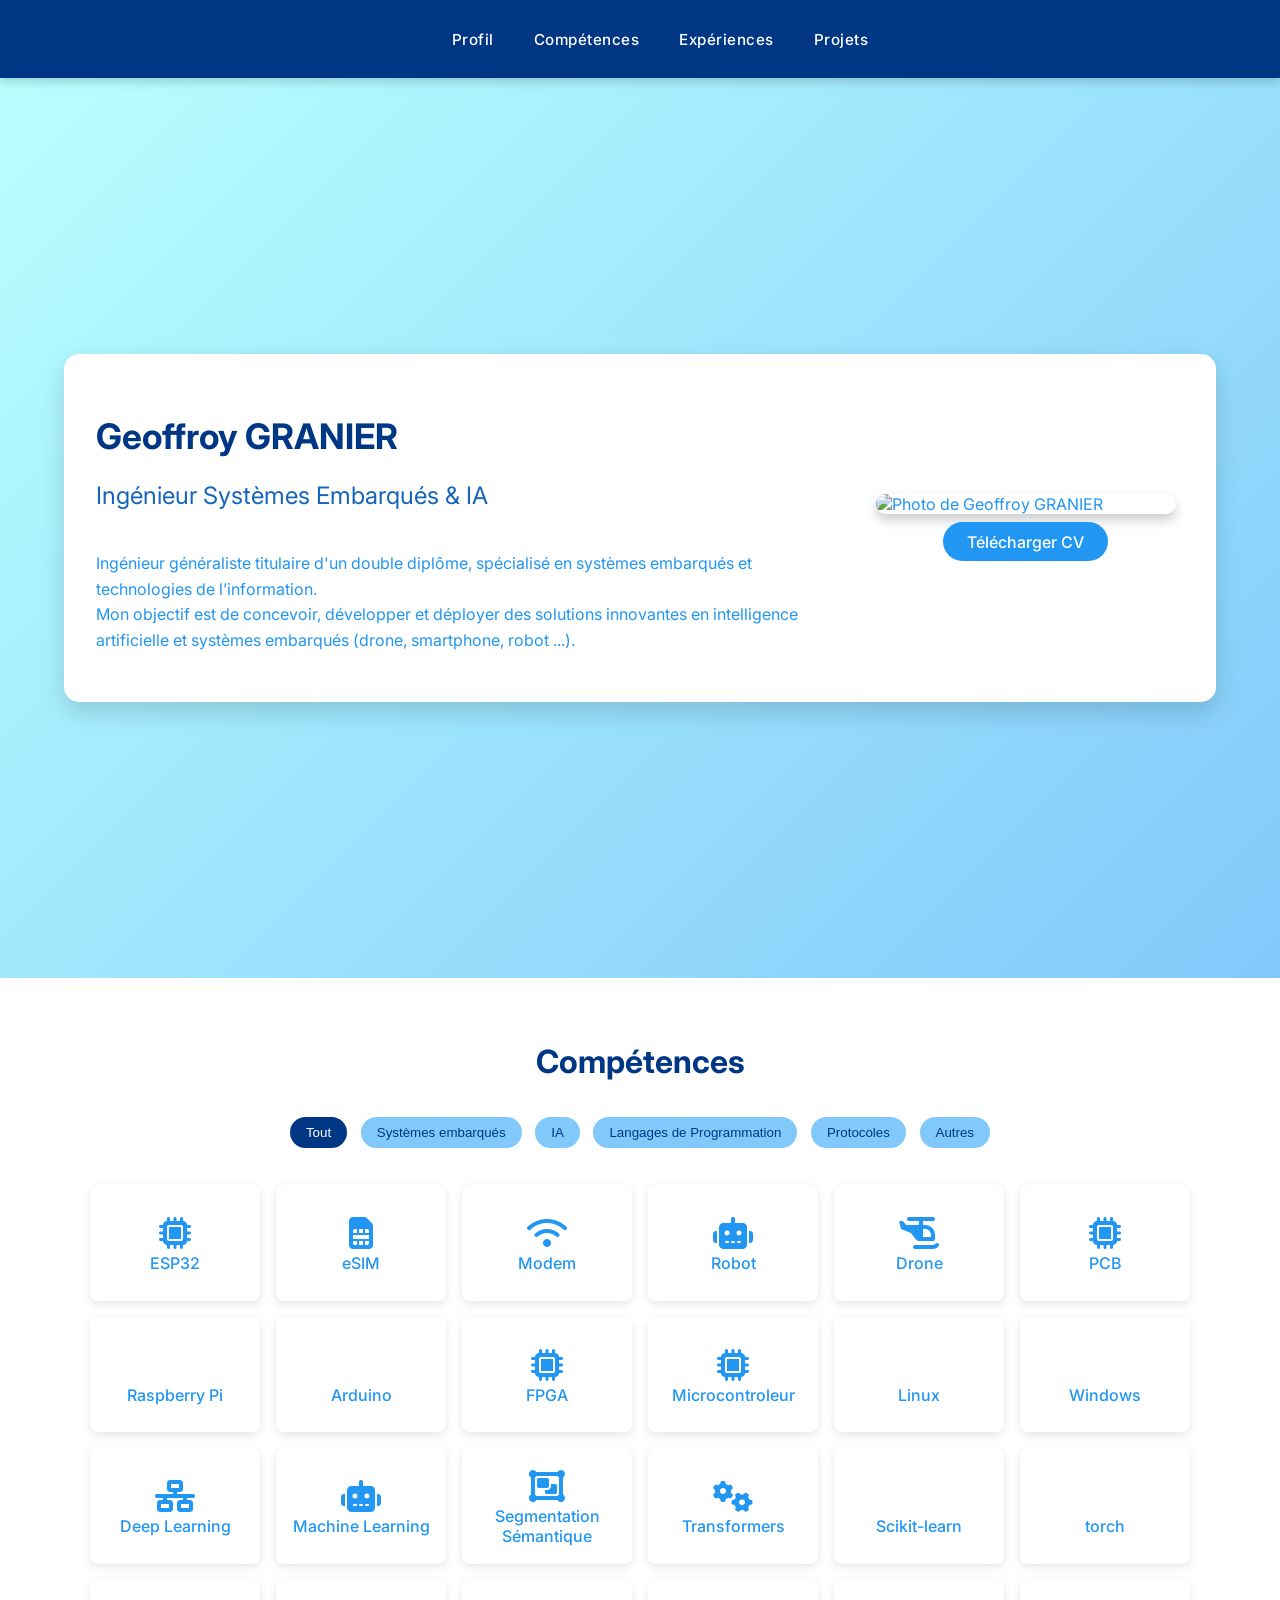
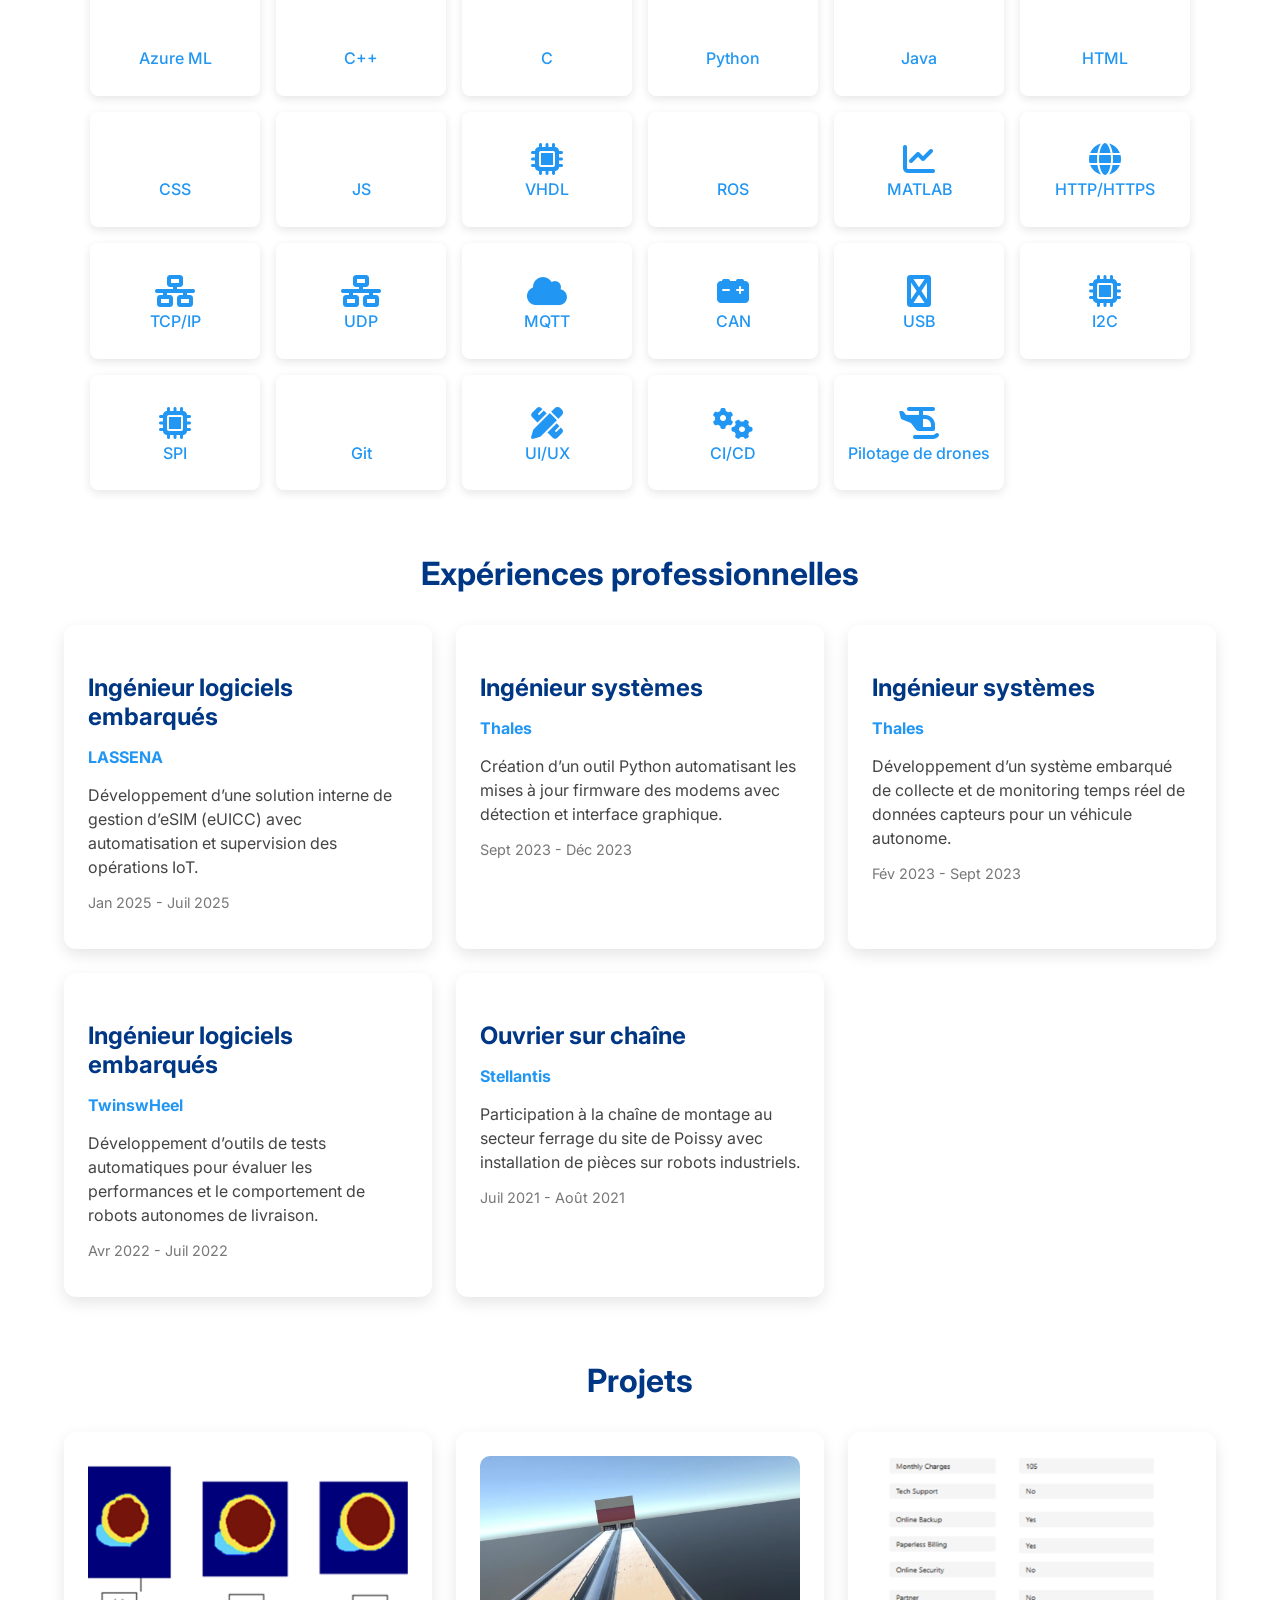
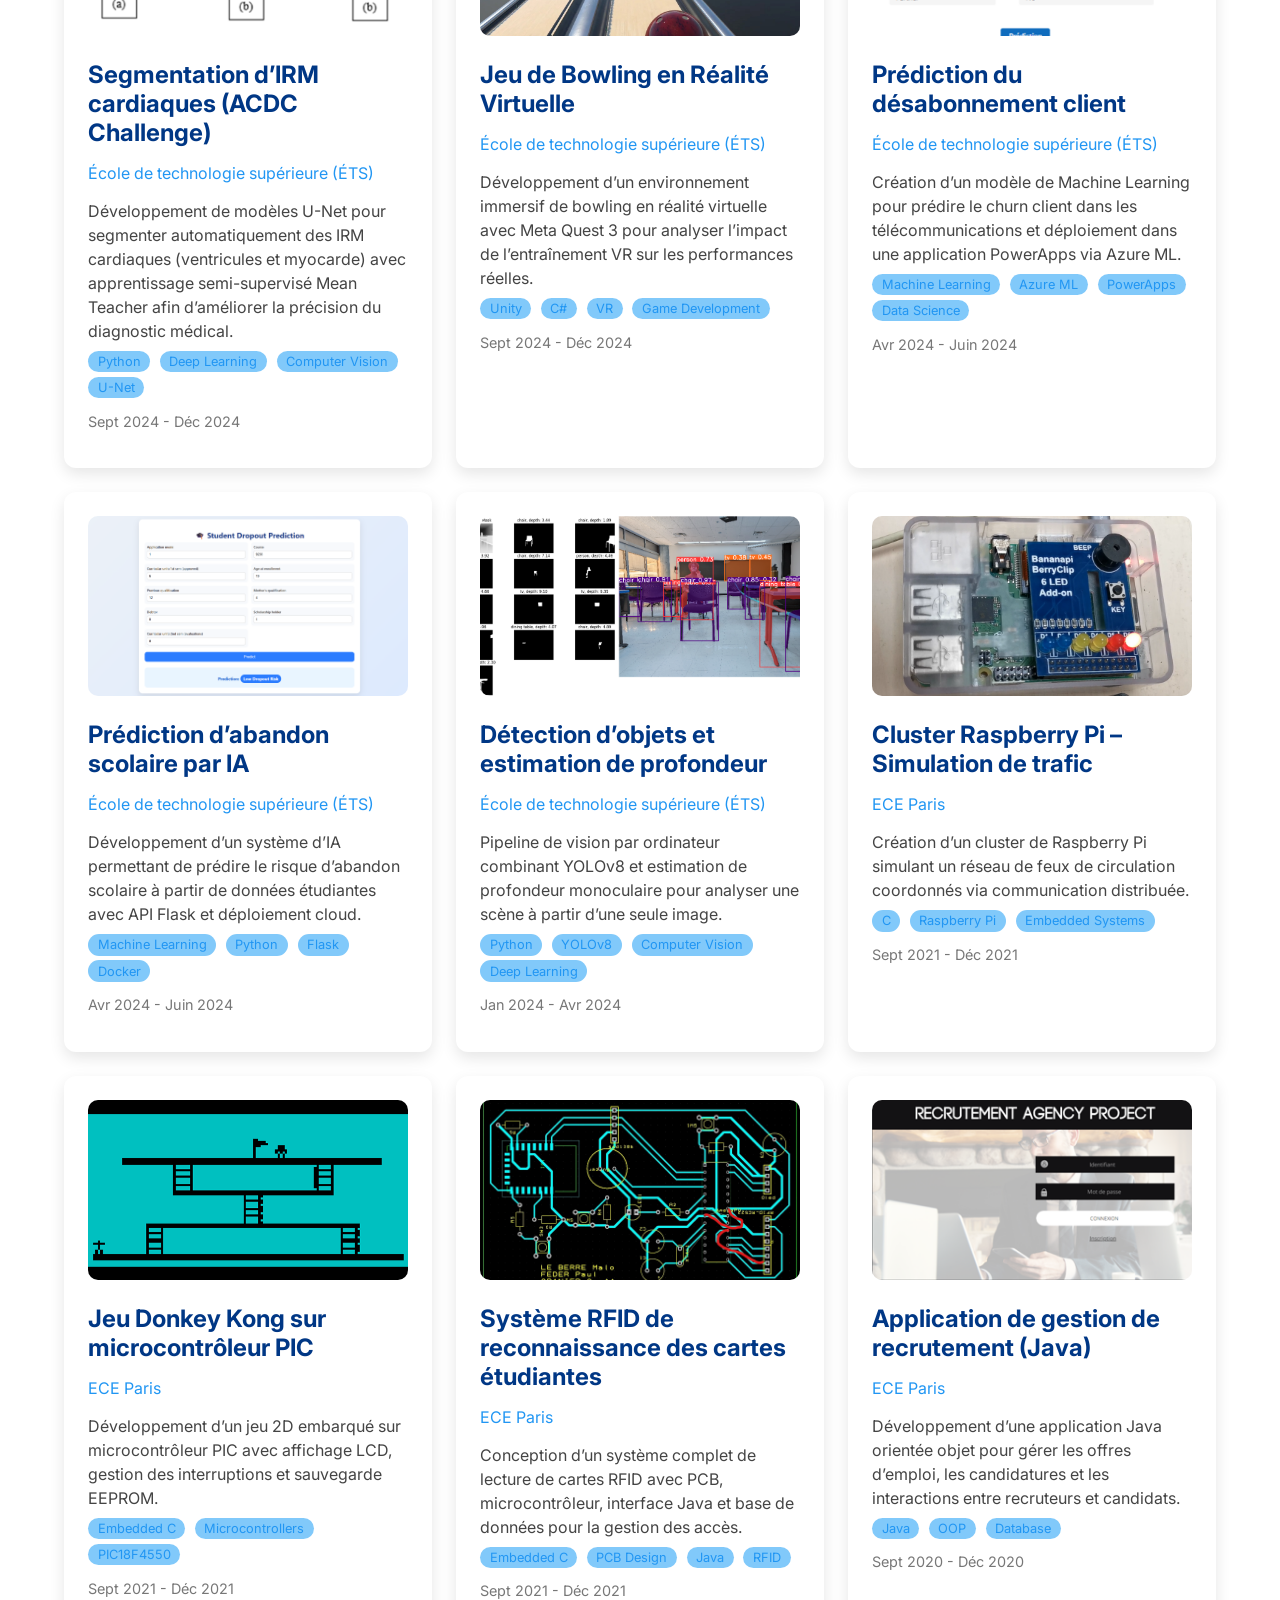
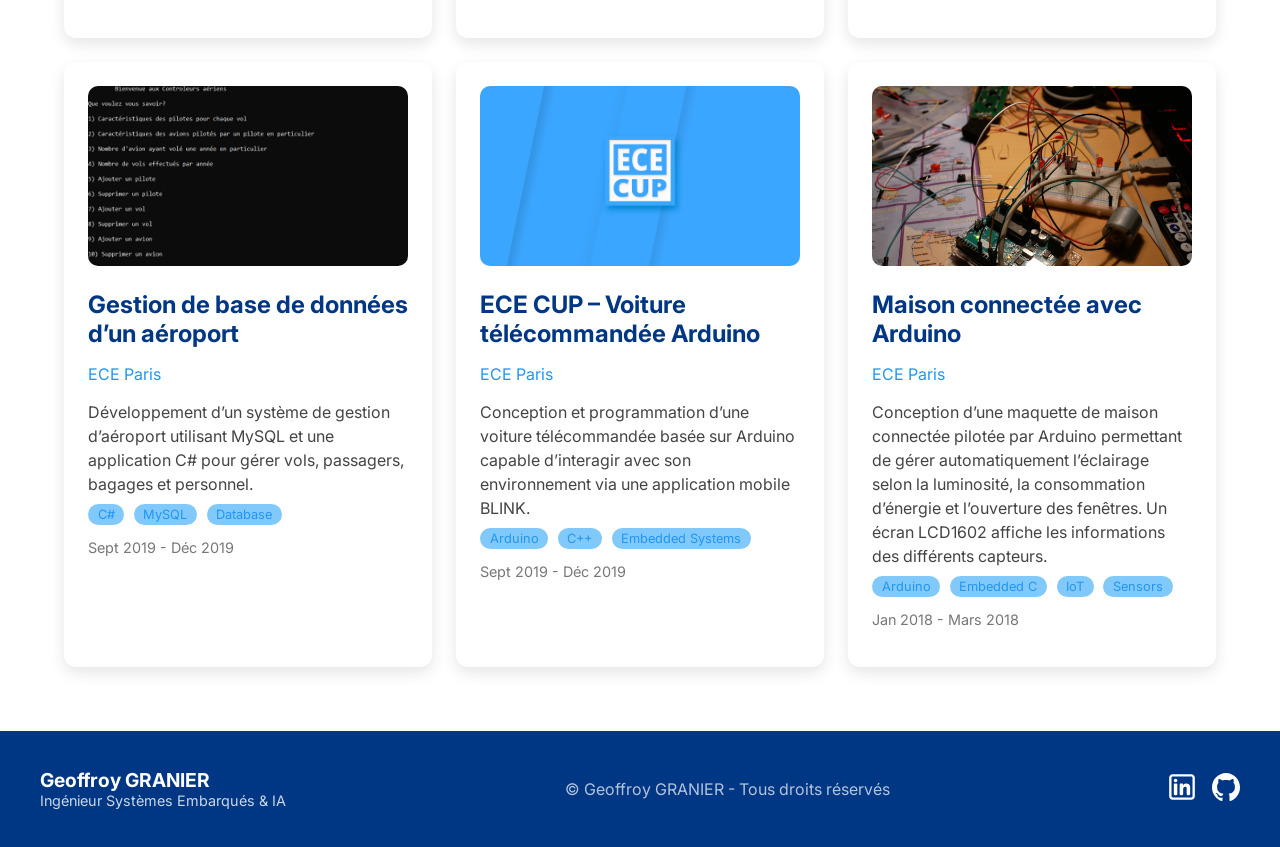
==== index.html @ 59ab2b83 "Init commit" ====
<!-- app/templates/base.html -->
<!DOCTYPE html>
<html lang="fr">
<head>
    <meta charset="UTF-8">
    <meta name="viewport" content="width=device-width, initial-scale=1.0">
    <link rel="icon" href="./app/static/images/favicon.ico" type="image/x-icon">
    <title>Portfolio - Geoffroy GRANIER</title>
    <!-- CSS global -->
    <link href="https://fonts.googleapis.com/css2?family=Inter:wght@300;400;600;700&display=swap" rel="stylesheet">
    <link rel="stylesheet" href="https://cdn.jsdelivr.net/gh/devicons/devicon@latest/devicon.min.css">
    <link rel="stylesheet" href="https://cdnjs.cloudflare.com/ajax/libs/font-awesome/6.5.0/css/all.min.css">
    <!-- <link rel="stylesheet" type='text/css' href="https://cdn.jsdelivr.net/gh/devicons/devicon@latest/devicon.min.css" />   -->
    <link rel="stylesheet" href="./app/static/css/style.css">
    <link rel="stylesheet" href="./app/static/css/navbar.css">
    <link rel="stylesheet" href="./app/static/css/profile.css">
    <link rel="stylesheet" href="./app/static/css/competences.css">
    <link rel="stylesheet" href="./app/static/css/post-card.css">
    <link rel="stylesheet" href="./app/static/css/project-card.css">
    <link rel="stylesheet" href="./app/static/css/contact.css">
    <link rel="stylesheet" href="./app/static/css/footer.css">
    <!-- Google Fonts exemple -->
    <link href="https://fonts.googleapis.com/css2?family=Roboto:wght@400;700&display=swap" rel="stylesheet">
</head>
<body>
    <!-- Header avec navbar -->
    <nav class="navbar">
    <div class="container">

        <!-- Hamburger mobile -->
        <div class="navbar-toggle">
            <span></span>
            <span></span>
            <span></span>
        </div>

        <ul class="navbar-links">
            <li><a href="#profile">Profil</a></li>
            <li><a href="#competences">Compétences</a></li>
            <li><a href="#posts">Expériences</a></li>
            
            <li><a href="#projects">Projets</a></li>
            
        </ul>

    </div>
</nav>

    <!-- Contenu principal -->
    <main>
        

<!-- Section 1: Présentation -->
<section id="profile" class="section-profile">
    <div class="profile-card">
        <!-- Colonne gauche -->
        <div class="left">
            <h1>Geoffroy GRANIER</h1>
            <h3>Ingénieur Systèmes Embarqués &amp; IA</h3>
            <!-- <div class="competences-marquee">
                
                    <span>Systèmes embarqués</span>
                
                    <span>IA</span>
                
                    <span>Langages de Programmation</span>
                
                    <span>Protocoles</span>
                
                    <span>Autres</span>
                
            </div> -->

            <p class="objectif">
                Ingénieur généraliste titulaire d&#39;un double diplôme, spécialisé en systèmes embarqués et technologies de l’information.
Mon objectif est de concevoir, développer et déployer des solutions innovantes en intelligence artificielle et systèmes embarqués (drone, smartphone, robot ...).
            </p>
        </div>

        <!-- Colonne droite -->
        <div class="right">
            <img src="./app/static/images/geoffroy.png" alt="Photo de Geoffroy GRANIER">
            <a class="btn-cv" href="./app/static/cv/CV_Geoffroy_GRANIER.pdf" download="CV_Geoffroy_GRANIER.pdf" target="_blank">Télécharger CV</a>
        </div>
    </div>
</section>

<!-- Section 1: Compétences -->
<section id="competences" class="section-competences">
    <h2>Compétences</h2>
    <!-- boutons filtre -->
    <div class="competences-filters">
        <button class="filter-btn active" data-filter="all">Tout</button>
        
        <button class="filter-btn" data-filter="Systèmes embarqués">Systèmes embarqués</button>
        
        <button class="filter-btn" data-filter="IA">IA</button>
        
        <button class="filter-btn" data-filter="Langages de Programmation">Langages de Programmation</button>
        
        <button class="filter-btn" data-filter="Protocoles">Protocoles</button>
        
        <button class="filter-btn" data-filter="Autres">Autres</button>
        
    </div>
    <!-- grille compétences -->
    <div class="competences-grid">
        
            
            
            <div class="skill-card" data-category="Systèmes embarqués">

                
                <div class="skill-icon">
                    <i class="fas fa-microchip"></i>
                </div>
                

                <span>ESP32</span>
            </div>
            
            
            <div class="skill-card" data-category="Systèmes embarqués">

                
                <div class="skill-icon">
                    <i class="fas fa-sim-card"></i>
                </div>
                

                <span>eSIM</span>
            </div>
            
            
            <div class="skill-card" data-category="Systèmes embarqués">

                
                <div class="skill-icon">
                    <i class="fas fa-wifi"></i>
                </div>
                

                <span>Modem</span>
            </div>
            
            
            <div class="skill-card" data-category="Systèmes embarqués">

                
                <div class="skill-icon">
                    <i class="fas fa-robot"></i>
                </div>
                

                <span>Robot</span>
            </div>
            
            
            <div class="skill-card" data-category="Systèmes embarqués">

                
                <div class="skill-icon">
                    <i class="fas fa-helicopter"></i>
                </div>
                

                <span>Drone</span>
            </div>
            
            
            <div class="skill-card" data-category="Systèmes embarqués">

                
                <div class="skill-icon">
                    <i class="fas fa-microchip"></i>
                </div>
                

                <span>PCB</span>
            </div>
            
            
            <div class="skill-card" data-category="Systèmes embarqués">

                
                <div class="skill-icon">
                    <i class="devicon-raspberrypi-plain"></i>
                </div>
                

                <span>Raspberry Pi</span>
            </div>
            
            
            <div class="skill-card" data-category="Systèmes embarqués">

                
                <div class="skill-icon">
                    <i class="devicon-arduino-plain"></i>
                </div>
                

                <span>Arduino</span>
            </div>
            
            
            <div class="skill-card" data-category="Systèmes embarqués">

                
                <div class="skill-icon">
                    <i class="fas fa-microchip"></i>
                </div>
                

                <span>FPGA</span>
            </div>
            
            
            <div class="skill-card" data-category="Systèmes embarqués">

                
                <div class="skill-icon">
                    <i class="fas fa-microchip"></i>
                </div>
                

                <span>Microcontroleur</span>
            </div>
            
            
            <div class="skill-card" data-category="Systèmes embarqués">

                
                <div class="skill-icon">
                    <i class="devicon-linux-plain"></i>
                </div>
                

                <span>Linux</span>
            </div>
            
            
            <div class="skill-card" data-category="Systèmes embarqués">

                
                <div class="skill-icon">
                    <i class="devicon-windows11-original"></i>
                </div>
                

                <span>Windows</span>
            </div>
            
        
            
            
            <div class="skill-card" data-category="IA">

                
                <div class="skill-icon">
                    <i class="fas fa-network-wired"></i>
                </div>
                

                <span>Deep Learning</span>
            </div>
            
            
            <div class="skill-card" data-category="IA">

                
                <div class="skill-icon">
                    <i class="fas fa-robot"></i>
                </div>
                

                <span>Machine Learning</span>
            </div>
            
            
            <div class="skill-card" data-category="IA">

                
                <div class="skill-icon">
                    <i class="fas fa-object-group"></i>
                </div>
                

                <span>Segmentation Sémantique</span>
            </div>
            
            
            <div class="skill-card" data-category="IA">

                
                <div class="skill-icon">
                    <i class="fas fa-gears"></i>
                </div>
                

                <span>Transformers</span>
            </div>
            
            
            <div class="skill-card" data-category="IA">

                
                <div class="skill-icon">
                    <i class="devicon-scikitlearn-plain"></i>
                </div>
                

                <span>Scikit-learn</span>
            </div>
            
            
            <div class="skill-card" data-category="IA">

                
                <div class="skill-icon">
                    <i class="devicon-pytorch-original"></i>
                </div>
                

                <span>torch</span>
            </div>
            
            
            <div class="skill-card" data-category="IA">

                
                <div class="skill-icon">
                    <i class="devicon-azure-plain"></i>
                </div>
                

                <span>Azure ML</span>
            </div>
            
        
            
            
            <div class="skill-card" data-category="Langages de Programmation">

                
                <div class="skill-icon">
                    <i class="devicon-cplusplus-plain"></i>
                </div>
                

                <span>C++</span>
            </div>
            
            
            <div class="skill-card" data-category="Langages de Programmation">

                
                <div class="skill-icon">
                    <i class="devicon-c-plain"></i>
                </div>
                

                <span>C</span>
            </div>
            
            
            <div class="skill-card" data-category="Langages de Programmation">

                
                <div class="skill-icon">
                    <i class="devicon-python-plain"></i>
                </div>
                

                <span>Python</span>
            </div>
            
            
            <div class="skill-card" data-category="Langages de Programmation">

                
                <div class="skill-icon">
                    <i class="devicon-java-plain"></i>
                </div>
                

                <span>Java</span>
            </div>
            
            
            <div class="skill-card" data-category="Langages de Programmation">

                
                <div class="skill-icon">
                    <i class="devicon-html5-plain"></i>
                </div>
                

                <span>HTML</span>
            </div>
            
            
            <div class="skill-card" data-category="Langages de Programmation">

                
                <div class="skill-icon">
                    <i class="devicon-css3-plain"></i>
                </div>
                

                <span>CSS</span>
            </div>
            
            
            <div class="skill-card" data-category="Langages de Programmation">

                
                <div class="skill-icon">
                    <i class="devicon-javascript-plain"></i>
                </div>
                

                <span>JS</span>
            </div>
            
            
            <div class="skill-card" data-category="Langages de Programmation">

                
                <div class="skill-icon">
                    <i class="fas fa-microchip"></i>
                </div>
                

                <span>VHDL</span>
            </div>
            
            
            <div class="skill-card" data-category="Langages de Programmation">

                
                <div class="skill-icon">
                    <i class="devicon-ros-original"></i>
                </div>
                

                <span>ROS</span>
            </div>
            
            
            <div class="skill-card" data-category="Langages de Programmation">

                
                <div class="skill-icon">
                    <i class="fas fa-chart-line"></i>
                </div>
                

                <span>MATLAB</span>
            </div>
            
        
            
            
            <div class="skill-card" data-category="Protocoles">

                
                <div class="skill-icon">
                    <i class="fas fa-globe"></i>
                </div>
                

                <span>HTTP/HTTPS</span>
            </div>
            
            
            <div class="skill-card" data-category="Protocoles">

                
                <div class="skill-icon">
                    <i class="fas fa-network-wired"></i>
                </div>
                

                <span>TCP/IP</span>
            </div>
            
            
            <div class="skill-card" data-category="Protocoles">

                
                <div class="skill-icon">
                    <i class="fas fa-network-wired"></i>
                </div>
                

                <span>UDP</span>
            </div>
            
            
            <div class="skill-card" data-category="Protocoles">

                
                <div class="skill-icon">
                    <i class="fas fa-cloud"></i>
                </div>
                

                <span>MQTT</span>
            </div>
            
            
            <div class="skill-card" data-category="Protocoles">

                
                <div class="skill-icon">
                    <i class="fas fa-car-battery"></i>
                </div>
                

                <span>CAN</span>
            </div>
            
            
            <div class="skill-card" data-category="Protocoles">

                
                <div class="skill-icon">
                    <i class="fas fa-usb"></i>
                </div>
                

                <span>USB</span>
            </div>
            
            
            <div class="skill-card" data-category="Protocoles">

                
                <div class="skill-icon">
                    <i class="fas fa-microchip"></i>
                </div>
                

                <span>I2C</span>
            </div>
            
            
            <div class="skill-card" data-category="Protocoles">

                
                <div class="skill-icon">
                    <i class="fas fa-microchip"></i>
                </div>
                

                <span>SPI</span>
            </div>
            
        
            
            
            <div class="skill-card" data-category="Autres">

                
                <div class="skill-icon">
                    <i class="devicon-git-plain"></i>
                </div>
                

                <span>Git</span>
            </div>
            
            
            <div class="skill-card" data-category="Autres">

                
                <div class="skill-icon">
                    <i class="fas fa-pen-ruler"></i>
                </div>
                

                <span>UI/UX</span>
            </div>
            
            
            <div class="skill-card" data-category="Autres">

                
                <div class="skill-icon">
                    <i class="fas fa-gears"></i>
                </div>
                

                <span>CI/CD</span>
            </div>
            
            
            <div class="skill-card" data-category="Autres">

                
                <div class="skill-icon">
                    <i class="fas fa-helicopter"></i>
                </div>
                

                <span>Pilotage de drones</span>
            </div>
            
        
    </div>
</section>

<!-- Section 2: Expériences -->
<section id="posts" class="section-posts">
    <h2>Expériences professionnelles</h2>
    <div class="grid-container">
        
            <!-- app/templates/components/post_card.html -->
<div class="card">
    <h3>Ingénieur logiciels embarqués</h3>
    <p class="company">LASSENA</p>
    <p class="description">Développement d’une solution interne de gestion d’eSIM (eUICC) avec automatisation et supervision des opérations IoT.</p>
    
    <p class="dates">Jan 2025 - Juil 2025</p>
    

    <p id="detail-contexte" class="hidden"></p>
    <p id="detail-missions" class="hidden"></p>
</div>
        
            <!-- app/templates/components/post_card.html -->
<div class="card">
    <h3>Ingénieur systèmes</h3>
    <p class="company">Thales</p>
    <p class="description">Création d’un outil Python automatisant les mises à jour firmware des modems avec détection et interface graphique.</p>
    
    <p class="dates">Sept 2023 - Déc 2023</p>
    

    <p id="detail-contexte" class="hidden"></p>
    <p id="detail-missions" class="hidden"></p>
</div>
        
            <!-- app/templates/components/post_card.html -->
<div class="card">
    <h3>Ingénieur systèmes</h3>
    <p class="company">Thales</p>
    <p class="description">Développement d’un système embarqué de collecte et de monitoring temps réel de données capteurs pour un véhicule autonome.</p>
    
    <p class="dates">Fév 2023 - Sept 2023</p>
    

    <p id="detail-contexte" class="hidden"></p>
    <p id="detail-missions" class="hidden"></p>
</div>
        
            <!-- app/templates/components/post_card.html -->
<div class="card">
    <h3>Ingénieur logiciels embarqués</h3>
    <p class="company">TwinswHeel</p>
    <p class="description">Développement d’outils de tests automatiques pour évaluer les performances et le comportement de robots autonomes de livraison.</p>
    
    <p class="dates">Avr 2022 - Juil 2022</p>
    

    <p id="detail-contexte" class="hidden"></p>
    <p id="detail-missions" class="hidden"></p>
</div>
        
            <!-- app/templates/components/post_card.html -->
<div class="card">
    <h3>Ouvrier sur chaîne</h3>
    <p class="company">Stellantis</p>
    <p class="description">Participation à la chaîne de montage au secteur ferrage du site de Poissy avec installation de pièces sur robots industriels.</p>
    
    <p class="dates">Juil 2021 - Août 2021</p>
    

    <p id="detail-contexte" class="hidden"></p>
    <p id="detail-missions" class="hidden"></p>
</div>
        
    </div>
</section>

<!-- Section 3: Projets -->
<section id="projects" class="section-posts">
    <h2>Projets</h2>
    <div class="grid-container">
        
            <!-- app/templates/components/project_card.html -->
<div class="card project-card">

    
    <div class="card-image">
        <img src="./app/static/images/irm_ai.png" 
             alt="Segmentation d’IRM cardiaques (ACDC Challenge)">
    </div>
    

    <h3>Segmentation d’IRM cardiaques (ACDC Challenge)</h3>
    <p class="school">École de technologie supérieure (ÉTS)</p>
    <p class="description">Développement de modèles U-Net pour segmenter automatiquement des IRM cardiaques (ventricules et myocarde) avec apprentissage semi-supervisé Mean Teacher afin d’améliorer la précision du diagnostic médical.</p>

    <!-- Skills -->
    
    <div class="skills">
        
            <span>Python</span>
        
            <span>Deep Learning</span>
        
            <span>Computer Vision</span>
        
            <span>U-Net</span>
        
    </div>
    

    
    <p class="dates">Sept 2024 - Déc 2024</p>
    

</div>
        
            <!-- app/templates/components/project_card.html -->
<div class="card project-card">

    
    <div class="card-image">
        <img src="./app/static/images/vr_bowling.jpg" 
             alt="Jeu de Bowling en Réalité Virtuelle">
    </div>
    

    <h3>Jeu de Bowling en Réalité Virtuelle</h3>
    <p class="school">École de technologie supérieure (ÉTS)</p>
    <p class="description">Développement d’un environnement immersif de bowling en réalité virtuelle avec Meta Quest 3 pour analyser l’impact de l’entraînement VR sur les performances réelles.</p>

    <!-- Skills -->
    
    <div class="skills">
        
            <span>Unity</span>
        
            <span>C#</span>
        
            <span>VR</span>
        
            <span>Game Development</span>
        
    </div>
    

    
    <p class="dates">Sept 2024 - Déc 2024</p>
    

</div>
        
            <!-- app/templates/components/project_card.html -->
<div class="card project-card">

    
    <div class="card-image">
        <img src="./app/static/images/churn_ai.png" 
             alt="Prédiction du désabonnement client">
    </div>
    

    <h3>Prédiction du désabonnement client</h3>
    <p class="school">École de technologie supérieure (ÉTS)</p>
    <p class="description">Création d’un modèle de Machine Learning pour prédire le churn client dans les télécommunications et déploiement dans une application PowerApps via Azure ML.</p>

    <!-- Skills -->
    
    <div class="skills">
        
            <span>Machine Learning</span>
        
            <span>Azure ML</span>
        
            <span>PowerApps</span>
        
            <span>Data Science</span>
        
    </div>
    

    
    <p class="dates">Avr 2024 - Juin 2024</p>
    

</div>
        
            <!-- app/templates/components/project_card.html -->
<div class="card project-card">

    
    <div class="card-image">
        <img src="./app/static/images/dropout_ai.png" 
             alt="Prédiction d’abandon scolaire par IA">
    </div>
    

    <h3>Prédiction d’abandon scolaire par IA</h3>
    <p class="school">École de technologie supérieure (ÉTS)</p>
    <p class="description">Développement d’un système d’IA permettant de prédire le risque d’abandon scolaire à partir de données étudiantes avec API Flask et déploiement cloud.</p>

    <!-- Skills -->
    
    <div class="skills">
        
            <span>Machine Learning</span>
        
            <span>Python</span>
        
            <span>Flask</span>
        
            <span>Docker</span>
        
    </div>
    

    
    <p class="dates">Avr 2024 - Juin 2024</p>
    

</div>
        
            <!-- app/templates/components/project_card.html -->
<div class="card project-card">

    
    <div class="card-image">
        <img src="./app/static/images/vision_ai.png" 
             alt="Détection d’objets et estimation de profondeur">
    </div>
    

    <h3>Détection d’objets et estimation de profondeur</h3>
    <p class="school">École de technologie supérieure (ÉTS)</p>
    <p class="description">Pipeline de vision par ordinateur combinant YOLOv8 et estimation de profondeur monoculaire pour analyser une scène à partir d’une seule image.</p>

    <!-- Skills -->
    
    <div class="skills">
        
            <span>Python</span>
        
            <span>YOLOv8</span>
        
            <span>Computer Vision</span>
        
            <span>Deep Learning</span>
        
    </div>
    

    
    <p class="dates">Jan 2024 - Avr 2024</p>
    

</div>
        
            <!-- app/templates/components/project_card.html -->
<div class="card project-card">

    
    <div class="card-image">
        <img src="./app/static/images/raspberry_cluster.png" 
             alt="Cluster Raspberry Pi – Simulation de trafic">
    </div>
    

    <h3>Cluster Raspberry Pi – Simulation de trafic</h3>
    <p class="school">ECE Paris</p>
    <p class="description">Création d’un cluster de Raspberry Pi simulant un réseau de feux de circulation coordonnés via communication distribuée.</p>

    <!-- Skills -->
    
    <div class="skills">
        
            <span>C</span>
        
            <span>Raspberry Pi</span>
        
            <span>Embedded Systems</span>
        
    </div>
    

    
    <p class="dates">Sept 2021 - Déc 2021</p>
    

</div>
        
            <!-- app/templates/components/project_card.html -->
<div class="card project-card">

    
    <div class="card-image">
        <img src="./app/static/images/donkey_kong_pic.png" 
             alt="Jeu Donkey Kong sur microcontrôleur PIC">
    </div>
    

    <h3>Jeu Donkey Kong sur microcontrôleur PIC</h3>
    <p class="school">ECE Paris</p>
    <p class="description">Développement d’un jeu 2D embarqué sur microcontrôleur PIC avec affichage LCD, gestion des interruptions et sauvegarde EEPROM.</p>

    <!-- Skills -->
    
    <div class="skills">
        
            <span>Embedded C</span>
        
            <span>Microcontrollers</span>
        
            <span>PIC18F4550</span>
        
    </div>
    

    
    <p class="dates">Sept 2021 - Déc 2021</p>
    

</div>
        
            <!-- app/templates/components/project_card.html -->
<div class="card project-card">

    
    <div class="card-image">
        <img src="./app/static/images/rfid_system.jpg" 
             alt="Système RFID de reconnaissance des cartes étudiantes">
    </div>
    

    <h3>Système RFID de reconnaissance des cartes étudiantes</h3>
    <p class="school">ECE Paris</p>
    <p class="description">Conception d’un système complet de lecture de cartes RFID avec PCB, microcontrôleur, interface Java et base de données pour la gestion des accès.</p>

    <!-- Skills -->
    
    <div class="skills">
        
            <span>Embedded C</span>
        
            <span>PCB Design</span>
        
            <span>Java</span>
        
            <span>RFID</span>
        
    </div>
    

    
    <p class="dates">Sept 2021 - Déc 2021</p>
    

</div>
        
            <!-- app/templates/components/project_card.html -->
<div class="card project-card">

    
    <div class="card-image">
        <img src="./app/static/images/recruitment_app.png" 
             alt="Application de gestion de recrutement (Java)">
    </div>
    

    <h3>Application de gestion de recrutement (Java)</h3>
    <p class="school">ECE Paris</p>
    <p class="description">Développement d’une application Java orientée objet pour gérer les offres d’emploi, les candidatures et les interactions entre recruteurs et candidats.</p>

    <!-- Skills -->
    
    <div class="skills">
        
            <span>Java</span>
        
            <span>OOP</span>
        
            <span>Database</span>
        
    </div>
    

    
    <p class="dates">Sept 2020 - Déc 2020</p>
    

</div>
        
            <!-- app/templates/components/project_card.html -->
<div class="card project-card">

    
    <div class="card-image">
        <img src="./app/static/images/airport_database.png" 
             alt="Gestion de base de données d’un aéroport">
    </div>
    

    <h3>Gestion de base de données d’un aéroport</h3>
    <p class="school">ECE Paris</p>
    <p class="description">Développement d’un système de gestion d’aéroport utilisant MySQL et une application C# pour gérer vols, passagers, bagages et personnel.</p>

    <!-- Skills -->
    
    <div class="skills">
        
            <span>C#</span>
        
            <span>MySQL</span>
        
            <span>Database</span>
        
    </div>
    

    
    <p class="dates">Sept 2019 - Déc 2019</p>
    

</div>
        
            <!-- app/templates/components/project_card.html -->
<div class="card project-card">

    
    <div class="card-image">
        <img src="./app/static/images/ece_cup_car.png" 
             alt="ECE CUP – Voiture télécommandée Arduino">
    </div>
    

    <h3>ECE CUP – Voiture télécommandée Arduino</h3>
    <p class="school">ECE Paris</p>
    <p class="description">Conception et programmation d’une voiture télécommandée basée sur Arduino capable d’interagir avec son environnement via une application mobile BLINK.</p>

    <!-- Skills -->
    
    <div class="skills">
        
            <span>Arduino</span>
        
            <span>C++</span>
        
            <span>Embedded Systems</span>
        
    </div>
    

    
    <p class="dates">Sept 2019 - Déc 2019</p>
    

</div>
        
            <!-- app/templates/components/project_card.html -->
<div class="card project-card">

    
    <div class="card-image">
        <img src="./app/static/images/smart_home_arduino.jpg" 
             alt="Maison connectée avec Arduino">
    </div>
    

    <h3>Maison connectée avec Arduino</h3>
    <p class="school">ECE Paris</p>
    <p class="description">Conception d’une maquette de maison connectée pilotée par Arduino permettant de gérer automatiquement l’éclairage selon la luminosité, la consommation d’énergie et l’ouverture des fenêtres. Un écran LCD1602 affiche les informations des différents capteurs.</p>

    <!-- Skills -->
    
    <div class="skills">
        
            <span>Arduino</span>
        
            <span>Embedded C</span>
        
            <span>IoT</span>
        
            <span>Sensors</span>
        
    </div>
    

    
    <p class="dates">Jan 2018 - Mars 2018</p>
    

</div>
        
    </div>
</section>

<!-- <section id="contact" class="section-contact">
    <h2>Contact</h2>
    <form action="https://formspree.io/f/TON_ID" method="POST">
        <input type="text" name="name" placeholder="Votre nom" required>
        <input type="email" name="email" placeholder="Votre email" required>
        <textarea name="message" placeholder="Votre message" required></textarea>
        <button type="submit">Envoyer</button>
    </form>
    <p id="form-status"></p>
</section> -->


    </main>

    <!-- Footer -->
    <footer class="footer">

    <div class="footer-content">

        <div class="footer-left">
            <h3>Geoffroy GRANIER</h3>
            <p>Ingénieur Systèmes Embarqués & IA</p>
        </div>

        <div class="footer-center">
            <p>© Geoffroy GRANIER - Tous droits réservés</p>
        </div>

        <div class="footer-right">
            
            <a href="https://www.linkedin.com/in/geoffroy-granier-4b62081b6/" target="_blank">
                <img src="./app/static/images/linkedin.svg" alt="LinkedIn">
            </a>
            

            
            <a href="https://github.com/Geoffroy78/" target="_blank">
                <img src="./app/static/images/github.svg" alt="GitHub">
            </a>
            
        </div>

    </div>

</footer>

    <!-- JS global -->
    <script src="./app/static/js/main.js"></script>
</body>
</html>
---- app/static/css/style.css ----
/* app/static/css/style.css */
:root {
  --color-monochromatic-1: #003785;
  --color-monochromatic-2: #1465bb;
  --color-monochromatic-3: #2196f3;
  --color-monochromatic-4: #81c9fa;
  --color-monochromatic-5: #b9ffff;

  /* Fonts */
  --font-main: "Inter", sans-serif;

  /* Tailles de police */
  --font-size-title-xl: 2.5rem;
  --font-size-title-lg: 2rem;
  --font-size-title-md: 1.5rem;
  --font-size-text: 1rem;
  --font-size-small: 0.85rem;
}

body {
  font-family: var(--font-main);
  color: var(--color-monochromatic-3);
  margin: 0;
  overscroll-behavior: none;
  -webkit-overflow-scrolling: touch;
}

h1 {
  font-size: var(--font-size-title-xl);
}

h2 {
  font-size: var(--font-size-title-lg);

}

h3 {
  font-size: var(--font-size-title-md);
}

p {
  font-size: var(--font-size-text);
}

.small-text {
  font-size: var(--font-size-small);
}

section {
    scroll-margin-top: 80px; /* hauteur de ta navbar */
}
---- app/static/css/navbar.css ----
/* ===================== */
/* NAVBAR (desktop)      */
/* ===================== */

.navbar {
    background: var(--color-monochromatic-1);
    width: 100%;
    position: sticky;
    top: 0;
    z-index: 1000;
    box-shadow: 0 3px 10px rgba(0,0,0,0.2);
}

.navbar .container {
    max-width: 1100px;
    margin: auto;
    padding: 0.8rem 1rem;
    display: flex;
    justify-content: center;
    align-items: center;
    position: relative;
}

.navbar-links {
    list-style: none;
    display: flex;
    gap: 2.5rem;
}

.navbar-links a {
    color: white;
    text-decoration: none;
    font-size: 0.95rem;
    letter-spacing: 0.5px;
    font-weight: 500;
    position: relative;
    padding: 0.3rem 0;
}

.navbar-links a::after {
    content: "";
    position: absolute;
    width: 0%;
    height: 2px;
    background: var(--color-monochromatic-4);
    left: 0;
    bottom: -4px;
    transition: width 0.3s ease;
}

.navbar-links a:hover::after {
    width: 100%;
}

.navbar-links a:hover {
    color: var(--color-monochromatic-4);
}

/* ===================== */
/* HAMBURGER (GAUCHE FIXE) */
/* ===================== */

.navbar-toggle {
    display: none;
    flex-direction: column;
    gap: 5px;
    cursor: pointer;

    position: absolute;
    left: 1rem;
    top: 50%;
    transform: translateY(-50%); /* ⬅️ centré verticalement */
}

.navbar-toggle span {
    width: 28px;
    height: 3px;
    background: white;
    border-radius: 3px;
}

/* ===================== */
/* RESPONSIVE MOBILE     */
/* ===================== */
@media (max-width: 768px) {

    .navbar-toggle {
        display: flex;
        position: absolute;
        left: 1rem;
        top: 50%;
        transform: translateY(-50%);
        z-index: 3001;
    }

    .navbar-links {
        position: fixed;
        inset: 0; /* 🔥 remplace top/left/width/height */

        background: var(--color-monochromatic-1);

        display: flex;
        flex-direction: column;
        justify-content: center;
        align-items: center;
        gap: 2rem;

        opacity: 0;
        visibility: hidden;
        pointer-events: none;

        transform: translate3d(0, -8px, 0); /* GPU stable */
        transition: opacity 0.2s ease, transform 0.2s ease, visibility 0.2s;

        z-index: 3000;

        will-change: transform, opacity;
    }

    .navbar-links.active {
        opacity: 1;
        visibility: visible;
        pointer-events: auto;
        transform: translate3d(0, 0, 0);
    }
}
---- app/static/css/profile.css ----
/* Section profil */
.section-profile {
    width: 100%;
    height: 100vh;
    display: flex;
    justify-content: center;
    align-items: center;
    background: linear-gradient(
        135deg,
        var(--color-monochromatic-5),
        var(--color-monochromatic-4)
    );
}

/* Carte profil */
.profile-card {
    display: flex;
    width: 85%;
    max-width: 1200px;
    padding: 2rem;
    background: white;
    border-radius: 15px;
    box-shadow: 0 10px 25px rgba(0,0,0,0.15);
    gap: 2rem;
}

/* Colonne gauche */
.profile-card > .left {
    flex: 0 0 65%;
}

/* Colonne droite */
.profile-card > .right {
    flex: 0 0 35%;
    display: flex;
    flex-direction: column;
    justify-content: center;   /* centre verticalement */
    align-items: center;       /* centre horizontalement */
}

/* Nom */
.profile-card h1 {
    font-size: 2.2rem;
    margin-bottom: 0.2rem;
    color: var(--color-monochromatic-1);
}

/* Profession */
.profile-card h3 {
    font-weight: 400;
    color: var(--color-monochromatic-2);
    margin-bottom: 1rem;
}

/* Image profil */
.profile-card img {
    width: 300px;
    border-radius: 12px;
    margin-bottom: 0rem;
    box-shadow: 0 6px 12px rgba(0,0,0,0.2);
    display: block;
    margin: 0 auto;
}

/* Bouton CV */
.btn-cv {
    padding: 0.6rem 1.5rem;
    background: var(--color-monochromatic-3);
    color: white;
    border-radius: 25px;
    margin-top: 0.5rem;
    text-decoration: none;
    font-weight: 500;
    transition: all 0.3s ease;
}

.btn-cv:hover {
    background: var(--color-monochromatic-1);
    transform: translateY(-2px);
}

/* Compétences */
.competences-marquee {
    margin: 1.2rem 0;
}

.competences-marquee span {
    display: inline-block;
    background: var(--color-monochromatic-4);
    color: var(--color-monochromatic-1);
    padding: 0.3rem 0.8rem;
    margin: 0.2rem;
    border-radius: 20px;
    font-size: 0.9rem;
}

/* Objectif */
.profile-card .objectif {
    margin-top: 1rem;
    line-height: 1.6;
    white-space: pre-line;
}

/* Responsive */
@media screen and (max-width: 768px) {

    .profile-card {
        flex-direction: column;
        text-align: center;
    }

    .profile-card > .left,
    .profile-card > .right {
        flex: 100%;
    }

    .profile-card img {
        width: 150px;
    }

}
---- app/static/css/competences.css ----
.section-competences {
    width: 90%;
    max-width: 1100px;
    margin: 4rem auto;
    text-align: center;
}

.section-competences h2 {
    color: var(--color-monochromatic-1);
    margin-bottom: 2rem;
}

/* boutons */
.competences-filters {
    margin-bottom: 2rem;
}

.filter-btn {
    border: none;
    background: var(--color-monochromatic-4);
    color: var(--color-monochromatic-1);
    padding: 0.5rem 1rem;
    margin: 0.3rem;
    border-radius: 20px;
    cursor: pointer;
    font-weight: 500;
    transition: 0.3s;
}

.filter-btn:hover {
    background: var(--color-monochromatic-3);
    color: white;
}

.filter-btn.active {
    background: var(--color-monochromatic-1);
    color: white;
}

/* grille */
.competences-grid {
    display: grid;
    grid-template-columns: repeat(auto-fit, minmax(160px, 1fr));
    gap: 1rem;
}

/* carte compétence */
.skill-card {
    background: white;
    border-radius: 8px;
    padding: 0.8rem;
    box-shadow: 0 3px 10px rgba(0,0,0,0.1);
    font-weight: 500;
    transition: 0.2s;
    display: flex;
    flex-direction: column;
    align-items: center;
    justify-content: center;
    min-height: 90px;
}

.skill-card:hover {
    transform: translateY(-3px);
}

.skill-icon {
    height: 40px;        /* réserve la place de l'icône */
    display: flex;
    align-items: center;
    justify-content: center;
}

.skill-icon i {
    font-size: 2rem;
    color: var(--color-monochromatic-3);
    /* margin-bottom: 0.5rem; */
}

.skill-card span {
    display: block;
    font-weight: 500;
}
---- app/static/css/post-card.css ----
/* Section expériences */
.section-posts {
    width: 90%;
    max-width: 1200px;
    margin: 4rem auto;
}

/* Titre section */
.section-posts h2 {
    text-align: center;
    margin-bottom: 2rem;
    color: var(--color-monochromatic-1);
}

/* Grille des cartes */
.grid-container {
    display: grid;
    /* grid-template-columns: repeat(auto-fit, minmax(250px, 1fr)); */
    grid-template-columns: repeat(3, 1fr);
    gap: 1.5rem;
}

/* Carte expérience */
.card {
    background: white;
    padding: 1.5rem;
    border-radius: 12px;
    box-shadow: 0 6px 15px rgba(0,0,0,0.1);
    transition: transform 0.2s ease, box-shadow 0.2s ease;
}

/* Effet hover */
.card:hover {
    transform: translateY(-5px);
    box-shadow: 0 12px 25px rgba(0,0,0,0.15);
}

/* Titre */
.card h3 {
    color: var(--color-monochromatic-1);
    margin-bottom: 0.4rem;
}

/* Entreprise */
.card .company {
    font-weight: bold;
    color: var(--color-monochromatic-3);
    margin-bottom: 0.5rem;
}

/* Description */
.card .description {
    color: #444;
    line-height: 1.5;
    margin-bottom: 0.5rem;
}

/* Dates */
.card .dates {
    font-size: 0.9rem;
    color: #777;
}

@media screen and (max-width: 1024px) {
    .grid-container {
        grid-template-columns: repeat(2, 1fr);
    }
}

@media screen and (max-width: 768px) {
    .grid-container {
        grid-template-columns: 1fr;
    }
}

.post-details {
    margin-top: 2rem;
    padding: 1.5rem;
    background: white;
    border-radius: 12px;
    box-shadow: 0 6px 15px rgba(0,0,0,0.1);
}

.hidden {
    display: none;
}

.card {
    cursor: pointer;
}
---- app/static/css/project-card.css ----
/* Image dans les cards projets */
.project-card .card-image {
    width: 100%;
    height: 180px;
    overflow: hidden;
    border-radius: 10px;
    margin-bottom: 1rem;
}

.project-card .card-image img {
    width: 100%;
    height: 100%;
    object-fit: cover;
    transition: transform 0.3s ease;
}

/* zoom léger au hover */
.project-card:hover .card-image img {
    transform: scale(1.05);
}

.project-card .skills {
    display: flex;
    flex-wrap: wrap;
    gap: 0.3rem;
}

.project-card .skills span {
    background: var(--color-monochromatic-4);
    padding: 0.2rem 0.6rem;
    border-radius: 15px;
    font-size: 0.8rem;
    margin-right: 0.3rem;
}
---- app/static/css/contact.css ----
.section-contact {
    width: 90%;
    max-width: 1100px;
    margin: 4rem auto;
    text-align: center;
}

.section-contact h2 {
    color: var(--color-monochromatic-1);
    margin-bottom: 2rem;
}

#contact form {
    display: flex;
    flex-direction: column;
    gap: 15px;
}

#contact input,
#contact textarea {
    padding: 12px;
    border-radius: 6px;
    border: 1px solid #ccc;
}

#contact button {
    padding: 12px;
    background: var(--color-monochromatic-1);
    color: white;
    border: none;
    cursor: pointer;
}

#form-status {
    margin-top: 15px;
    font-weight: 500;
}
---- app/static/css/footer.css ----
/* Footer global */
.footer {
    width: 100%;
    background: var(--color-monochromatic-1);
    color: white;
    padding: 2rem 0rem;
    margin-top: 4rem;
}

/* Conteneur */
.footer-content {
    max-width: 1200px;
    margin: auto;
    display: flex;
    justify-content: space-between;
    align-items: center;
    gap: 2rem;
}

/* gauche */
.footer-left h3 {
    margin: 0;
    font-size: 1.2rem;
}

.footer-left p {
    margin: 0;
    font-size: 0.9rem;
    opacity: 0.8;
}

/* centre */
.footer-center {
    font-size: 0.85rem;
    opacity: 0.7;
    text-align: center;
}

/* droite (réseaux) */
.footer-right {
    display: flex;
    gap: 1rem;
    align-items: center;
}

/* icônes */
.footer-right img {
    width: 28px;
    height: 28px;
    transition: transform 0.2s ease, opacity 0.2s ease;
}

.footer-right img:hover {
    transform: scale(1.15);
    opacity: 0.8;
}

@media (max-width: 768px) {
    .footer-content {
        flex-direction: column;
        text-align: center;
    }

    .footer-right {
        justify-content: center;
    }
}
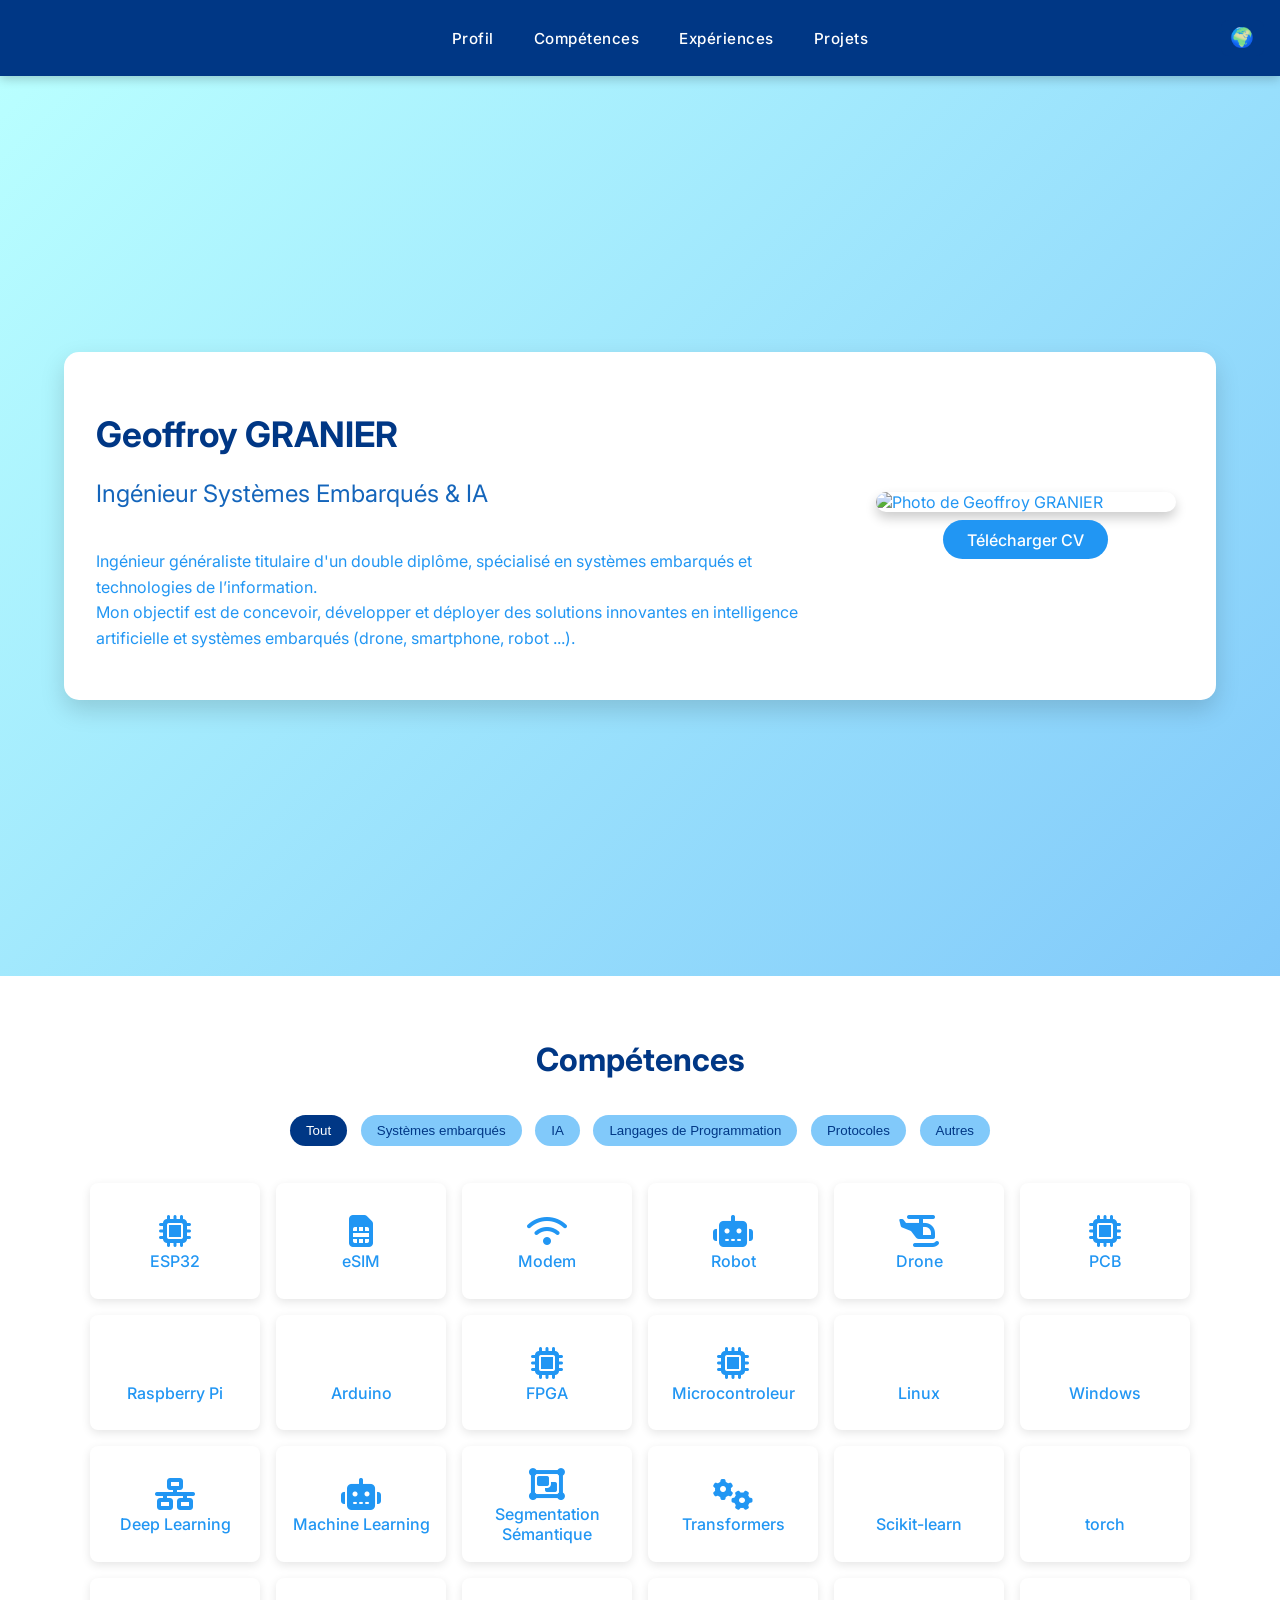
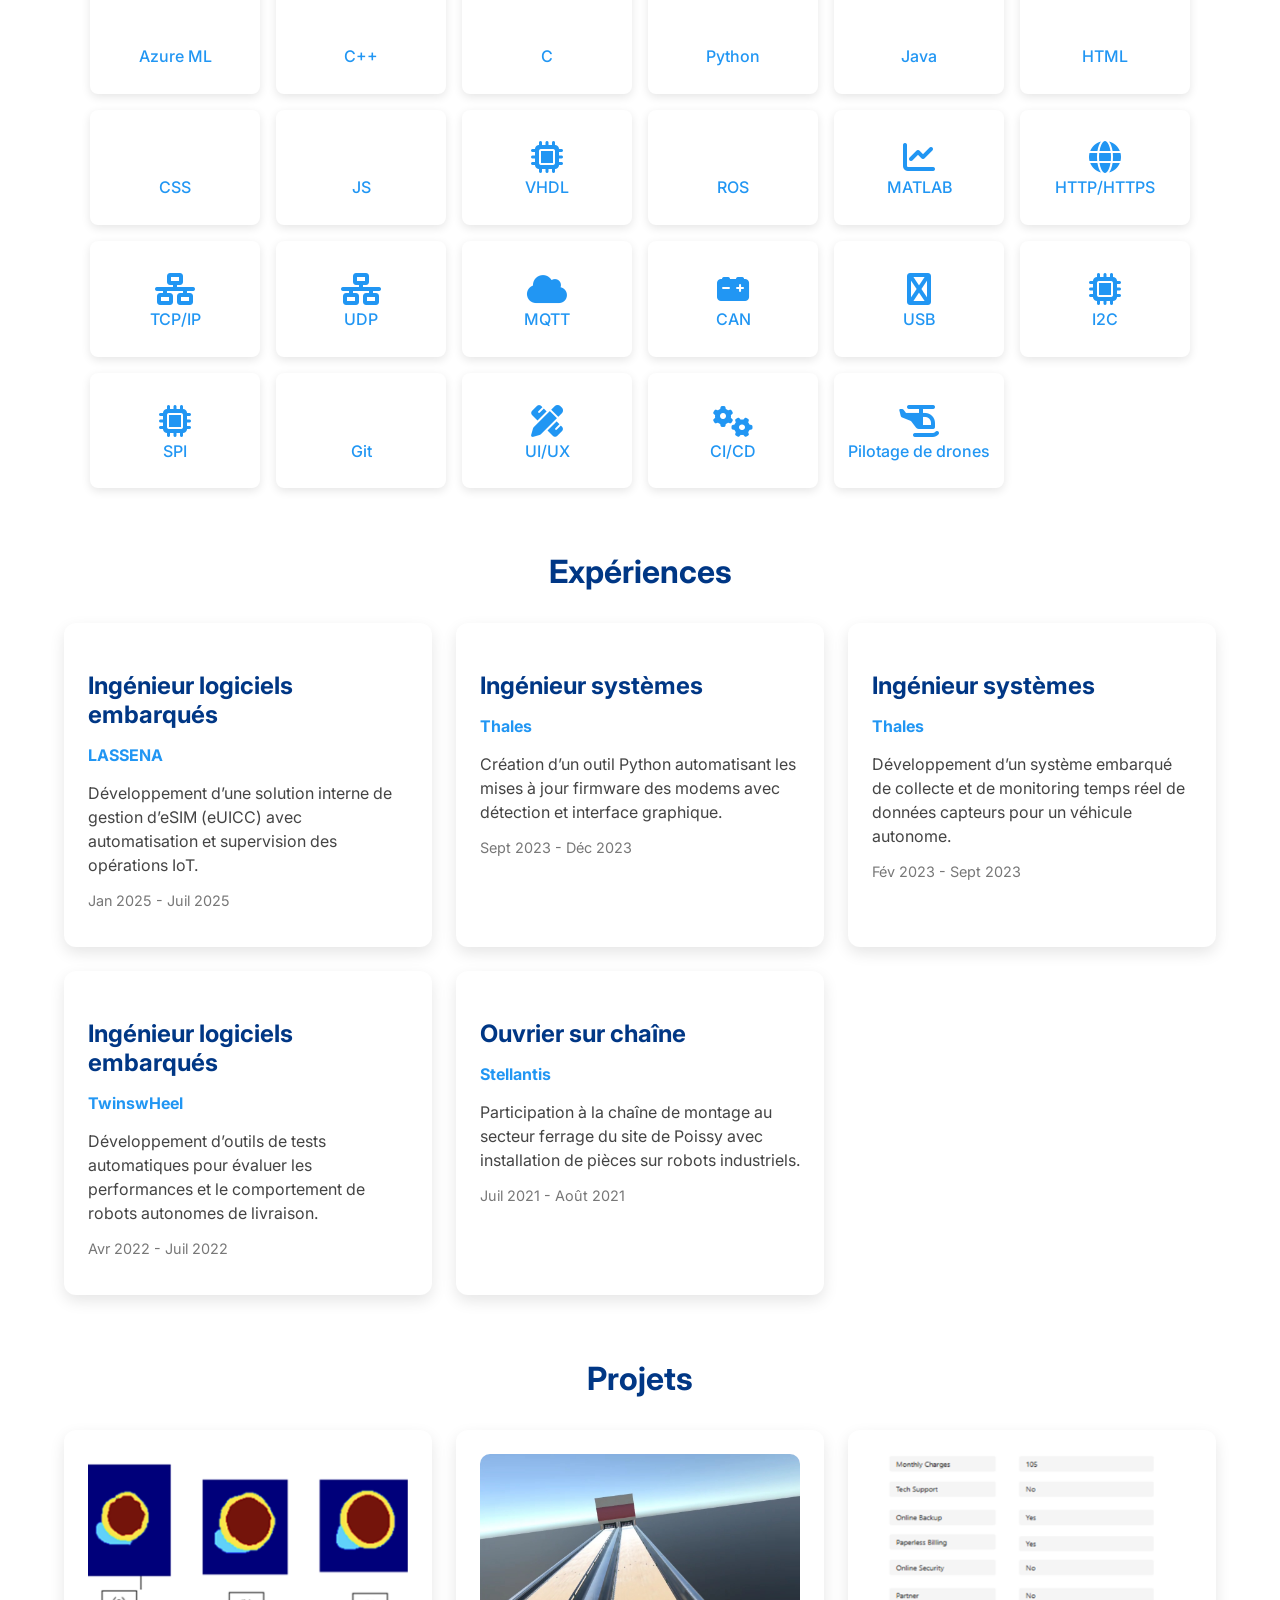
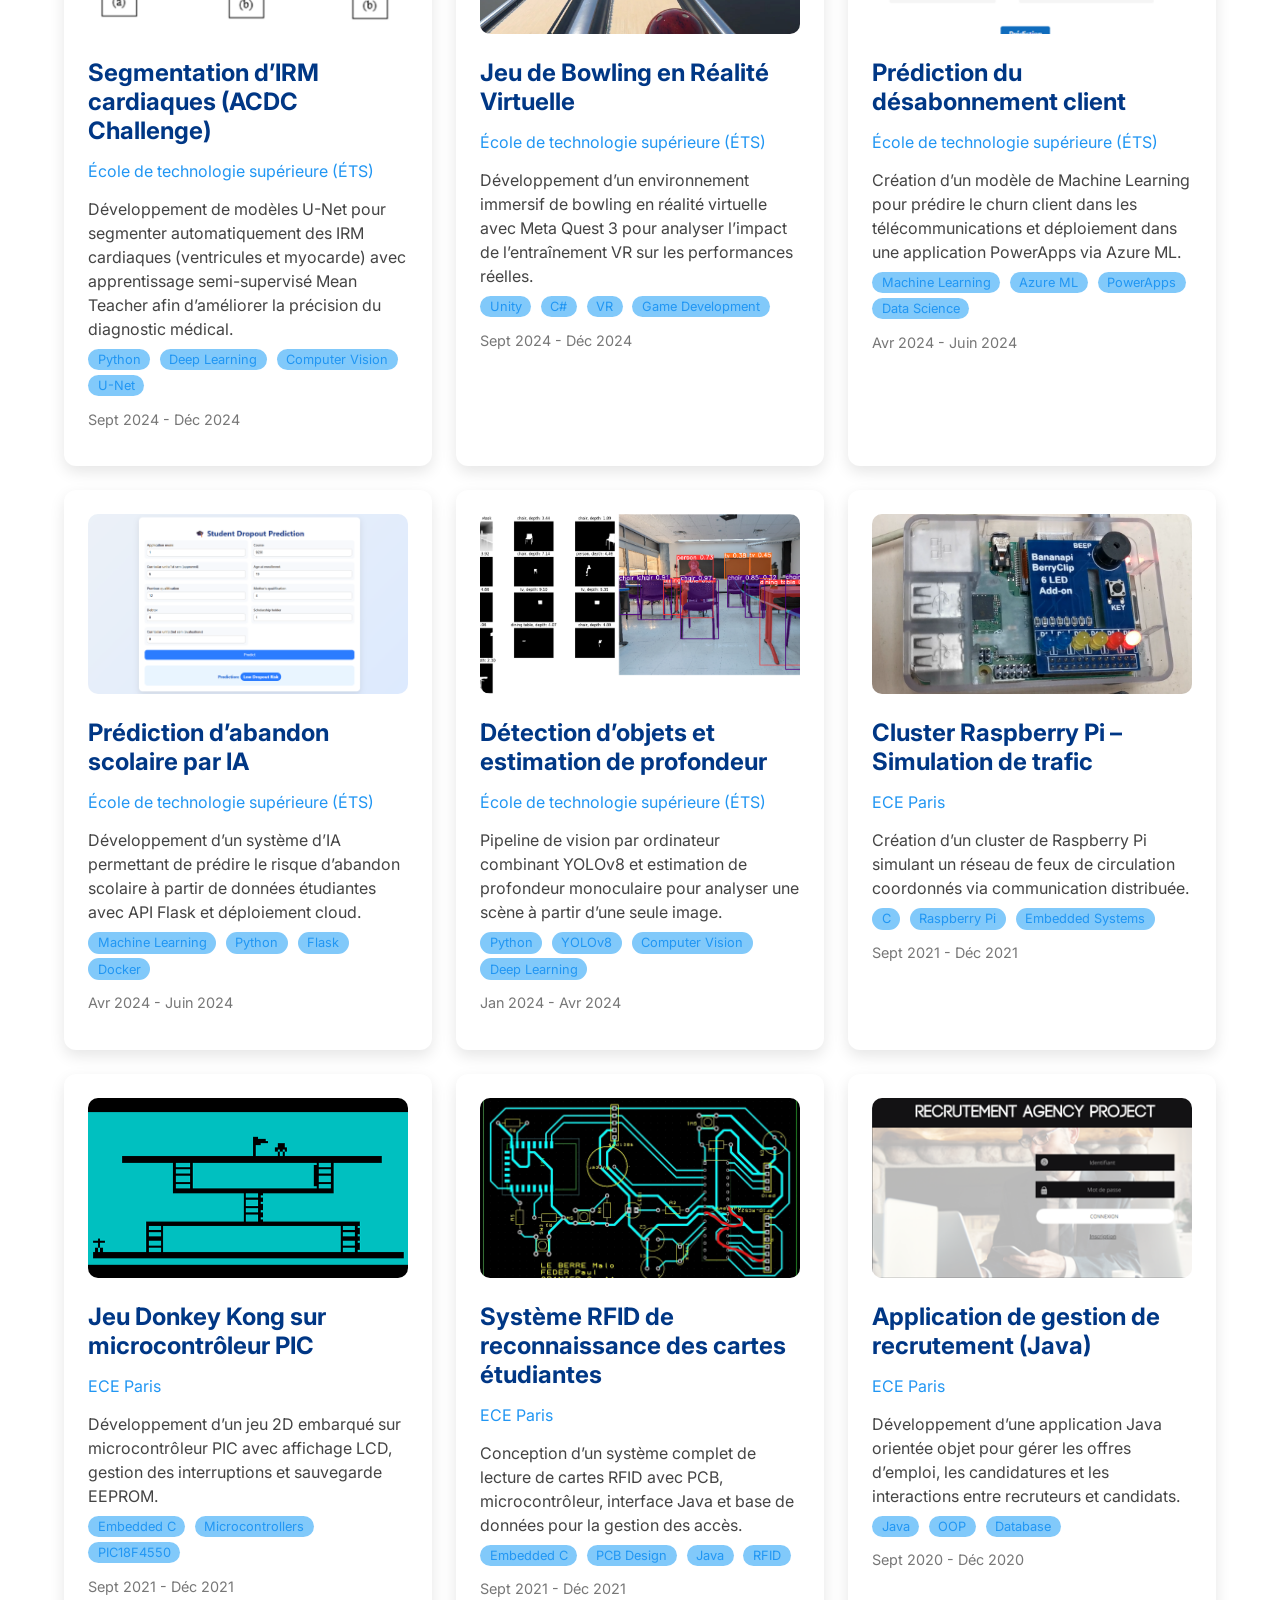
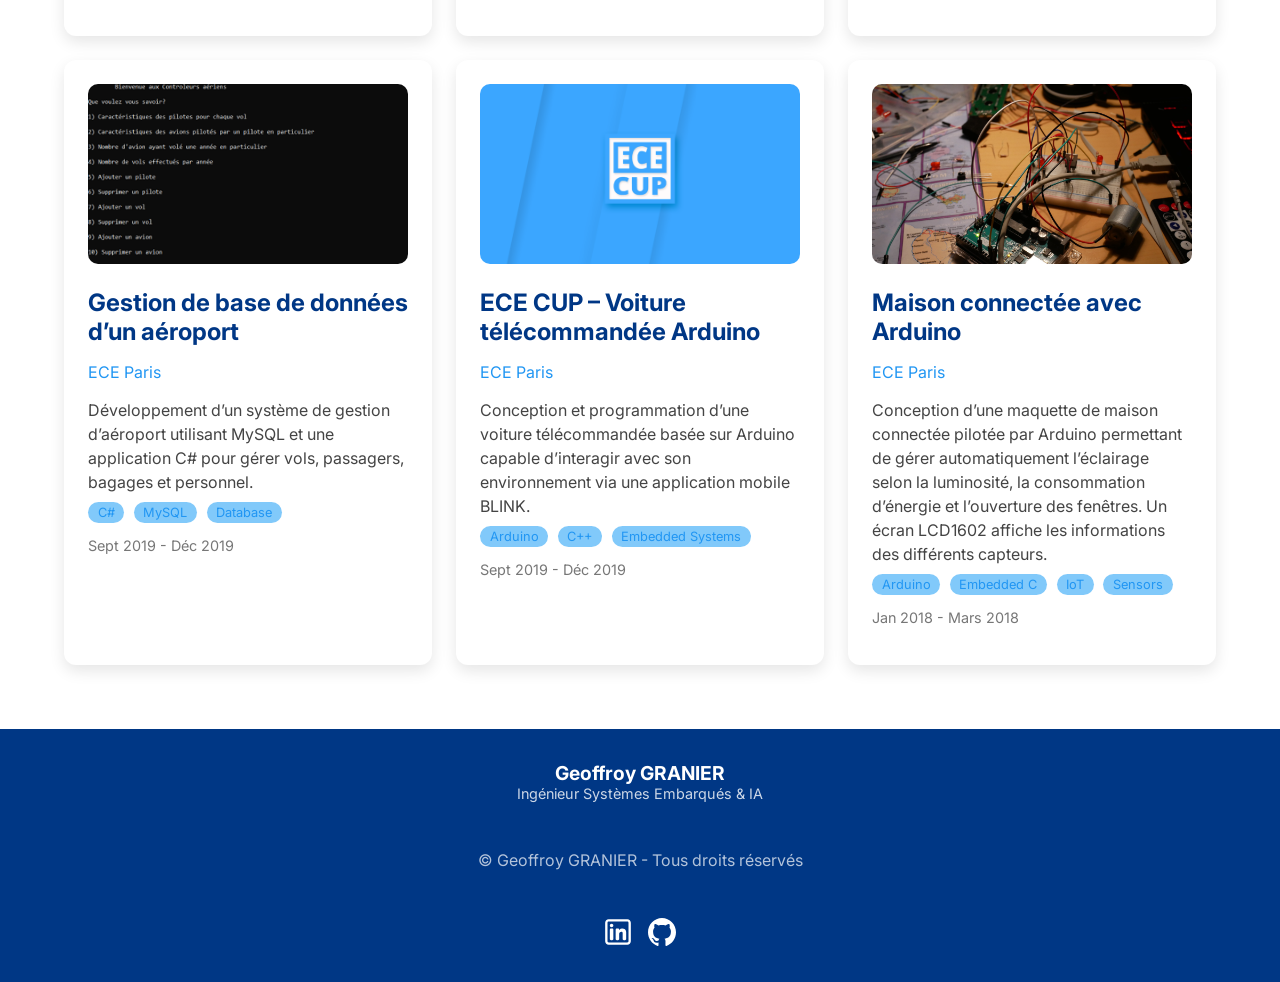
==== commit e0119a6a: "Correction Traduction" ====
--- a/index.html
+++ b/index.html
@@ -10,6 +10,7 @@
     <link href="https://fonts.googleapis.com/css2?family=Inter:wght@300;400;600;700&display=swap" rel="stylesheet">
     <link rel="stylesheet" href="https://cdn.jsdelivr.net/gh/devicons/devicon@latest/devicon.min.css">
     <link rel="stylesheet" href="https://cdnjs.cloudflare.com/ajax/libs/font-awesome/6.5.0/css/all.min.css">
+    <link rel="stylesheet" href="https://cdn.jsdelivr.net/npm/flag-icons/css/flag-icons.min.css">
     <!-- <link rel="stylesheet" type='text/css' href="https://cdn.jsdelivr.net/gh/devicons/devicon@latest/devicon.min.css" />   -->
     <link rel="stylesheet" href="./app/static/css/style.css">
     <link rel="stylesheet" href="./app/static/css/navbar.css">
@@ -37,11 +38,34 @@
         <ul class="navbar-links">
             <li><a href="#profile">Profil</a></li>
             <li><a href="#competences">Compétences</a></li>
-            <li><a href="#posts">Expériences</a></li>
+            <li><a href="#experiences">Expériences</a></li>
             
             <li><a href="#projects">Projets</a></li>
             
         </ul>
+
+        <!-- RIGHT SIDE WRAPPER -->
+        <div class="navbar-right">
+            <div class="language-switcher">
+                <button class="lang-btn">🌍</button>
+
+                <div class="lang-menu">
+                    
+                        <a href="./">
+                            <span class="fi fi-fr"></span> Français
+                        </a>
+                    
+                        <a href="./en/">
+                            <span class="fi fi-gb"></span> Anglais
+                        </a>
+                    
+                        <a href="./es/">
+                            <span class="fi fi-es"></span> Espagnol
+                        </a>
+                    
+                </div>
+            </div>
+        </div>
 
     </div>
 </nav>
@@ -80,7 +104,7 @@
         <!-- Colonne droite -->
         <div class="right">
             <img src="./app/static/images/geoffroy.png" alt="Photo de Geoffroy GRANIER">
-            <a class="btn-cv" href="./app/static/cv/CV_Geoffroy_GRANIER.pdf" download="CV_Geoffroy_GRANIER.pdf" target="_blank">Télécharger CV</a>
+            <a class="btn-cv" href="./app/static/cv/CV_Geoffroy_GRANIER.pdf" download target="_blank">Télécharger CV</a>
         </div>
     </div>
 </section>
@@ -612,8 +636,8 @@
 </section>
 
 <!-- Section 2: Expériences -->
-<section id="posts" class="section-posts">
-    <h2>Expériences professionnelles</h2>
+<section id="experiences" class="section-posts">
+    <h2>Expériences</h2>
     <div class="grid-container">
         
             <!-- app/templates/components/post_card.html -->
--- a/app/static/css/navbar.css
+++ b/app/static/css/navbar.css
@@ -12,19 +12,26 @@
 }
 
 .navbar .container {
-    max-width: 1100px;
+    /* max-width: 1100px; */
+    height: 50px;
     margin: auto;
     padding: 0.8rem 1rem;
     display: flex;
-    justify-content: center;
+    /* justify-content: center; */
+    justify-content: space-between; /* CHANGÉ (IMPORTANT) */
     align-items: center;
     position: relative;
+    /* border: 2px solid red; */
 }
 
 .navbar-links {
     list-style: none;
     display: flex;
     gap: 2.5rem;
+    /* ❗ PLUS ABSOLUTE */
+    position: static;   
+    transform: none;
+    margin: 0 auto;
 }
 
 .navbar-links a {
@@ -79,6 +86,88 @@
     border-radius: 3px;
 }
 
+.navbar-right {
+    position: absolute;
+    right: 1rem;
+    top: 50%;
+    transform: translateY(-50%);
+    display: flex;
+    align-items: center;
+}
+
+.language-switcher {
+    position: relative;
+    display: inline-block;
+}
+
+.lang-btn {
+    background: var(--color-monochromatic-1);
+    color: white;
+    border: none;
+    cursor: pointer;
+    font-size: 1.2rem;
+    padding: 0.4rem 0.6rem;
+    border-radius: 8px;
+    transition: 0.2s;
+}
+
+.lang-btn:hover {
+    transform: scale(1.05);
+}
+
+.lang-menu {
+    position: absolute;
+    right: 0;
+    top: 120%;
+    background: var(--color-monochromatic-1);
+    border-radius: 10px;
+    overflow: hidden;
+
+    min-width: 140px;
+
+    opacity: 0;
+    visibility: hidden;
+    transform: translateY(-10px);
+
+    transition: 0.2s ease;
+    box-shadow: 0 8px 20px rgba(0,0,0,0.25);
+    z-index: 9999;
+}
+
+.lang-menu a {
+    display: flex;
+    align-items: center;
+    gap: 0.5rem;
+
+    padding: 0.6rem 0.8rem;
+    text-decoration: none;
+    color: white;
+
+    font-size: 0.9rem;
+    transition: 0.2s;
+}
+
+.lang-menu a:hover {
+    background: var(--color-monochromatic-4);
+    color: black;
+}
+
+.flag {
+    font-size: 1.2rem;
+    margin-right: 0.5rem;
+}
+
+/* Show dropdown on hover */
+.language-switcher:hover .lang-menu {
+    opacity: 1;
+    visibility: visible;
+    transform: translateY(0);
+}
+
+.fi {
+    margin-right: 8px;
+}
+
 /* ===================== */
 /* RESPONSIVE MOBILE     */
 /* ===================== */
@@ -123,4 +212,10 @@
         pointer-events: auto;
         transform: translate3d(0, 0, 0);
     }
+
+    .lang-menu.active {
+        opacity: 1;
+        visibility: visible;
+        transform: translateY(0);
+    }
 }
--- a/app/static/css/profile.css
+++ b/app/static/css/profile.css
@@ -102,7 +102,7 @@
 }
 
 /* Responsive */
-@media screen and (max-width: 768px) {
+@media screen and (max-width: 1200px) {
 
     .profile-card {
         flex-direction: column;
--- a/app/static/css/footer.css
+++ b/app/static/css/footer.css
@@ -55,7 +55,7 @@
     opacity: 0.8;
 }
 
-@media (max-width: 768px) {
+@media (max-width: 1300px) {
     .footer-content {
         flex-direction: column;
         text-align: center;
